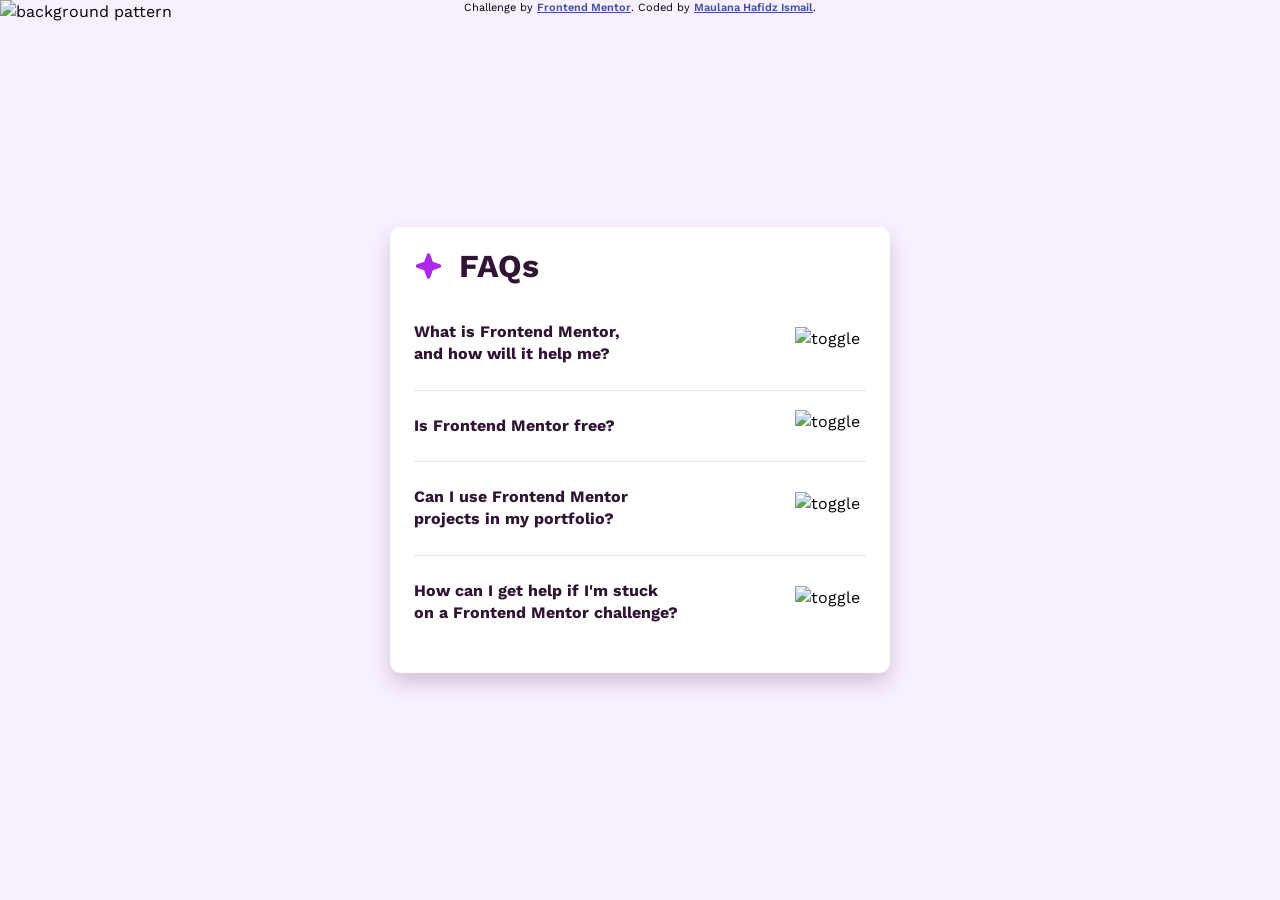
==== faq-accordion-main/index.html @ 97e0c370 "new" ====
<!doctype html>
<html lang="en">
  <head>
    <meta charset="UTF-8" />
    <meta name="viewport" content="width=device-width, initial-scale=1.0" />

    <link
      rel="icon"
      type="image/png"
      sizes="32x32"
      href="./assets/images/favicon-32x32.png"
    />

    <title>Frontend Mentor | FAQ accordion</title>
    <!-- Styles -->
    <link rel="stylesheet" href="./styles/globals.css" />
    <link rel="stylesheet" href="./styles/breakpoint-base.css" />
    <!-- Scripts -->
    <script defer src="./scripts/main.js"></script>
    <!-- Fonts -->
    <link rel="preconnect" href="https://fonts.googleapis.com" />
    <link rel="preconnect" href="https://fonts.gstatic.com" crossorigin />
    <link
      href="https://fonts.googleapis.com/css2?family=Work+Sans:ital,wght@0,100..900;1,100..900&display=swap"
      rel="stylesheet"
    />
  </head>
  <body>
    <main>
      <img id="background-pattern" src="" alt="background pattern" />
      <section class="card">
        <div class="container margin-1">
          <img src="./assets/images/icon-star.svg" id="star" alt="star icon" />
          <h2>FAQs</h2>
        </div>
        <article>
          <div class="container justify-between">
            <h3>What is Frontend Mentor, and how will it help me?</h3>
            <button aria-expanded="false" aria-controls="faq-1">
              <img id="toggler" src="" alt="toggle" />
            </button>
          </div>
          <p class="hidden" aria-live="polite" aria-hidden="true" id="faq-1">
            Frontend Mentor offers realistic coding challenges to help
            developers improve their frontend coding skills with projects in
            HTML, CSS, and JavaScript. It's suitable for all levels and ideal
            for portfolio building.
          </p>
        </article>
        <article>
          <div class="container justify-between">
            <h3>Is Frontend Mentor free?</h3>
            <button aria-expanded="false" aria-controls="faq-2">
              <img id="toggler" src="" alt="toggle" />
            </button>
          </div>
          <p class="hidden" aria-live="polite" aria-hidden="true" id="faq-2">
            Yes, Frontend Mentor offers both free and premium coding challenges,
            with the free option providing access to a range of projects
            suitable for all skill levels.
          </p>
        </article>
        <article>
          <div class="container justify-between">
            <h3>Can I use Frontend Mentor projects in my portfolio?</h3>
            <button aria-expanded="false" aria-controls="faq-3">
              <img id="toggler" src="" alt="toggle" />
            </button>
          </div>
          <p class="hidden" aria-live="polite" aria-hidden="true" id="faq-3">
            Yes, you can use projects completed on Frontend Mentor in your
            portfolio. It's an excellent way to showcase your skills to
            potential employers!
          </p>
        </article>
        <article>
          <div class="container justify-between">
            <h3>
              How can I get help if I'm stuck on a Frontend Mentor challenge?
            </h3>
            <button aria-expanded="false" aria-controls="faq-4">
              <img id="toggler" src="" alt="toggle" />
            </button>
          </div>
          <p class="hidden" aria-live="polite" aria-hidden="true" id="faq-4">
            The best place to get help is inside Frontend Mentor's Discord
            community. There's a help channel where you can ask questions and
            seek support from other community members.
          </p>
        </article>
      </section>
    </main>
    <footer class="attribution">
      Challenge by
      <a href="https://www.frontendmentor.io?ref=challenge">Frontend Mentor</a>.
      Coded by <a href="#">Maulana Hafidz Ismail</a>.
    </footer>
  </body>
</html>
---- faq-accordion-main/styles/globals.css ----
/* Start of CSS Resetter */
*,
*::before,
*::after {
  box-sizing: border-box;
}
* {
  margin: 0;
}
@media (prefers-reduced-motion: no-preference) {
  html {
    interpolate-size: allow-keywords;
  }
}
body {
  line-height: 1.5;
  -webkit-font-smoothing: antialiased;
}
img,
picture,
video,
canvas,
svg {
  display: block;
  max-width: 100%;
}
input,
button,
textarea,
select {
  font: inherit;
}
p,
h1,
h2,
h3,
h4,
h5,
h6 {
  overflow-wrap: break-word;
}
p {
  text-wrap: pretty;
}
h1,
h2,
h3,
h4,
h5,
h6 {
  text-wrap: balance;
}
#root,
#__next {
  isolation: isolate;
}
/* End of CSS Resetter */
---- faq-accordion-main/styles/breakpoint-base.css ----
:root {
  --color-purple-100: hsl(275, 100%, 97%);
  --color-purple-600: hsl(292, 16%, 49%);
  --color-purple-300: #9f34e2;
  --color-purple-950: hsl(292, 42%, 14%);

  --font: 400 1rem "Work Sans", sans-serif;
}

html {
  font: var(--font);
  font-size: 16px; /* 1rem */
}

body {
  background-color: var(--color-purple-100);
  display: flex;
  flex-direction: column;
  align-items: center;
}

main {
  display: flex;
  flex-direction: column;
  justify-content: center;
  align-items: center;
  min-height: 100vh;
  width: 100%;
  position: relative;
}

#background-pattern {
  position: absolute;
  top: 0;
  left: 0;
  width: 100%;
  object-fit: cover;
  z-index: -1;
}

section {
  margin: 0 1.3rem;
  background-color: white;
  border-radius: 0.7rem;
  box-shadow: 0 0.625rem 1.25rem hsl(292, 42%, 14%, 0.2);
  padding: 1.5rem;
  display: flex;
  max-width: 500px;
  flex-direction: column;
  transition: transform 0.3s ease;
}

#star {
  width: 1.8rem;
}

article {
  display: flex;
  flex-direction: column;
  padding: 1rem 0;
}

article:not(:last-child) {
  border-bottom: 1px solid hsl(292, 42%, 14%, 0.1);
}

section h2 {
  font-weight: 700;
  font-size: 2rem;
  line-height: 1.75rem;
  padding-left: 1rem;
  color: var(--color-purple-950);
}

section h3 {
  font-weight: 700;
  font-size: 1rem;
  flex: 1;
  line-height: 1.4rem;
  color: var(--color-purple-950);
  margin-top: 0.5rem;
}

article:has(> p.hidden) h3:hover {
  color: var(--color-purple-300);
  cursor: pointer;
}

section button {
  background: none;
  border: none;
  cursor: pointer;
  flex-shrink: 0;
}

section p {
  font-size: 0.875rem;
  line-height: 1.4rem;
  color: var(--color-purple-600);
  margin-top: 0.5rem;
  max-height: 1000px;
  opacity: 1;
  transition:
    max-height 0.2s ease,
    opacity 0.1s ease;
  overflow: hidden;
}

.justify-between {
  justify-content: space-between;
  gap: 1rem;
}

.debug {
  border: 1px solid red;
}

.hidden {
  max-height: 0;
  opacity: 0;
}

.container {
  display: flex;
  align-items: center;
}

.margin-1 {
  margin-bottom: 1rem;
}

footer {
  position: absolute;
  bottom: calc(80vh / 100vh * 20px);
  padding: 0px 1.8rem;
  font-size: 11px;
  text-align: center;
}

footer a {
  font-weight: 600;
  color: var(--color-purple-950);
}

.attribution {
  font-size: 0.6875rem;
  text-align: center;
}
.attribution a {
  color: hsl(228, 45%, 44%);
}
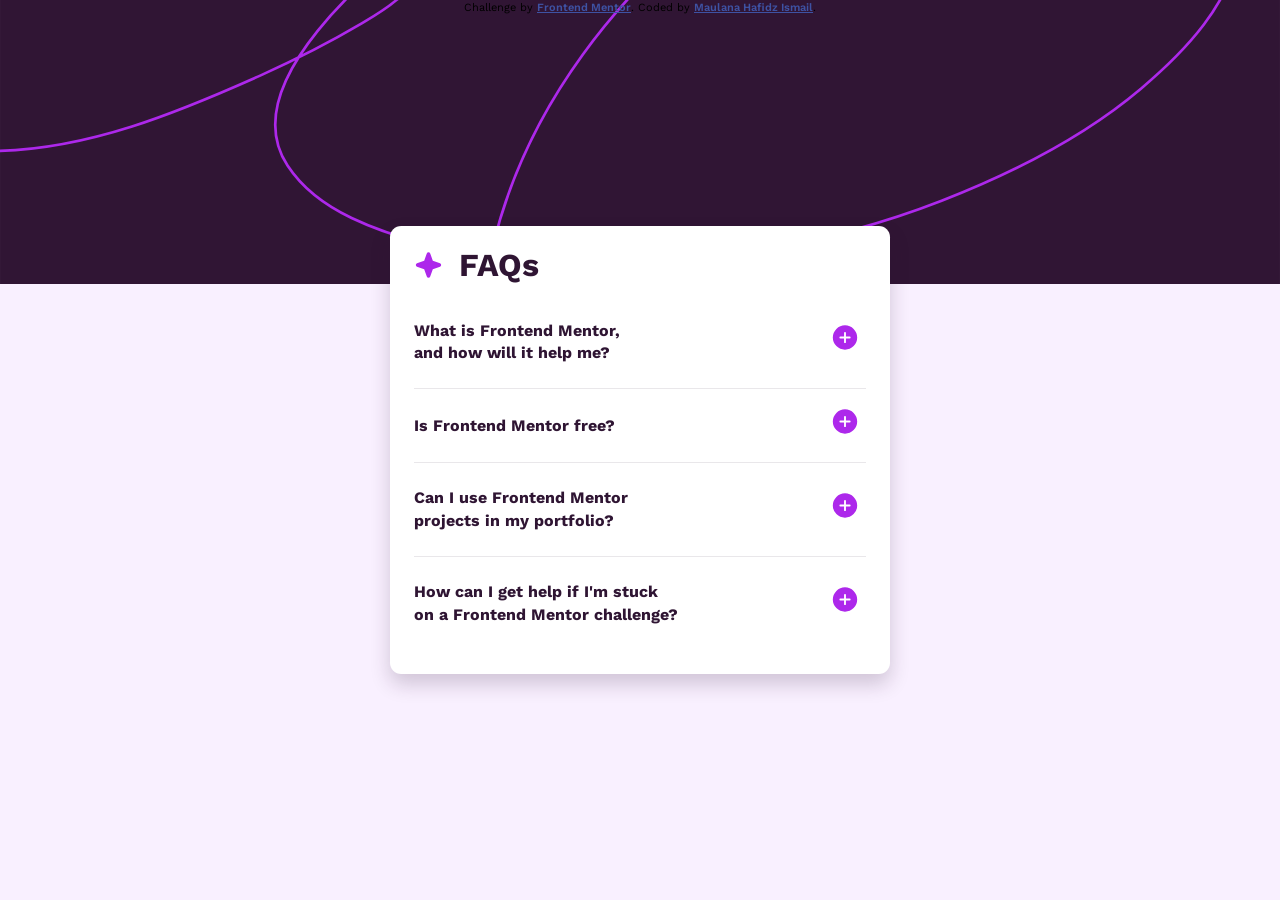
==== commit 5622e9ba: "fix: change the path assets" ====
(no text change in the page or its own stylesheets)
